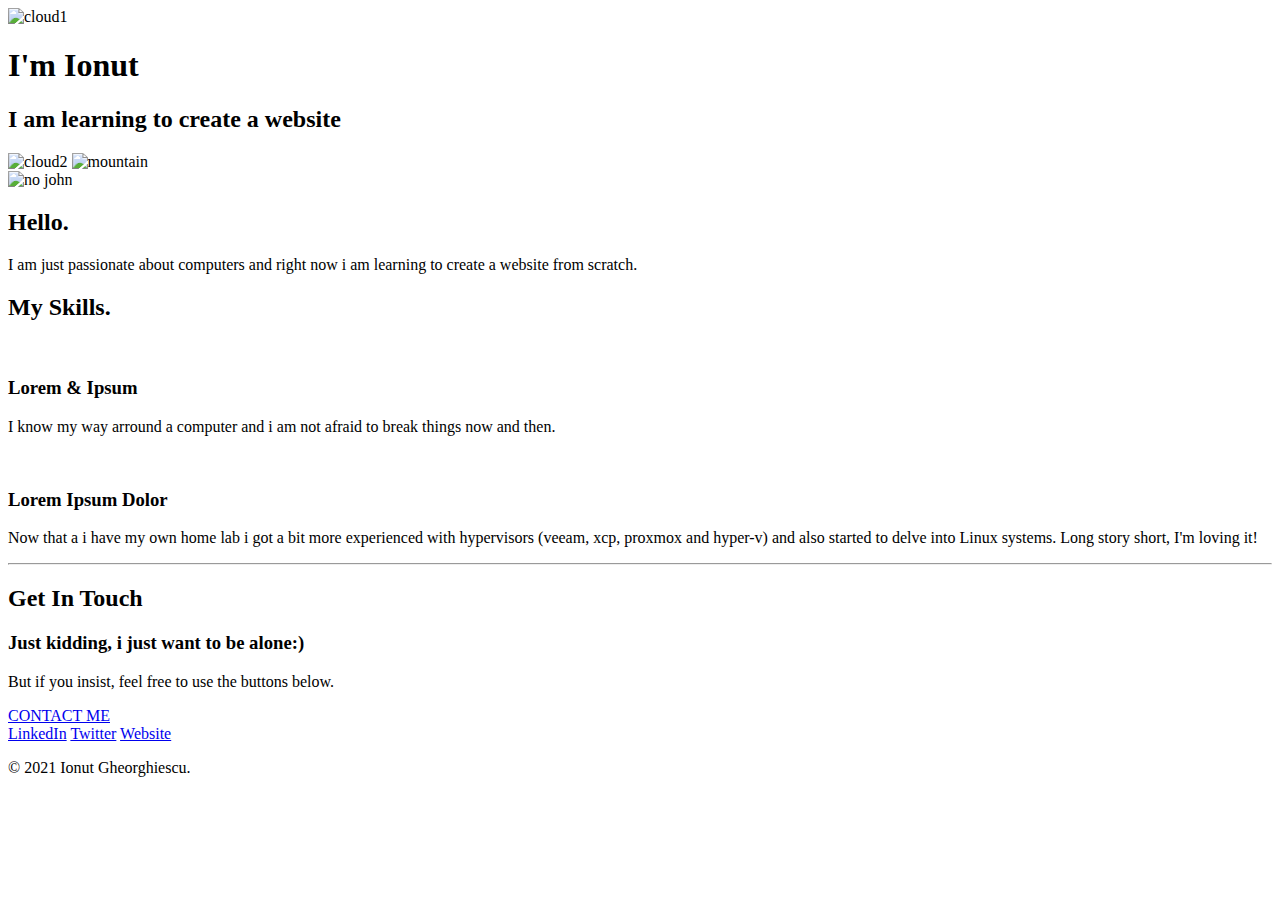
==== index.html @ 84e68199 "just a bit closer" ====
<!DOCTYPE html>
<html lang="en" dir="ltr">

<head>
  <meta charset="utf-8">
  <title>Ionut Gheorghiescu</title>
  <link rel="stylesheet" href="css/style.css">
  <link rel="icon" href="challenge2021.jpeg">
  <link href="<link rel=" preconnect" href="https://fonts.gstatic.com">
  <link href="https://fonts.googleapis.com/css2?family=Merriweather:wght@300&family=Montserrat:wght@100&family=Sacramento&display=swap" rel="stylesheet">
</head>

<body>
  <div class="top-container">
    <img class="cloud1" src="images/cloud.png" alt="cloud1" />
    <h1>I'm Ionut</h1>
    <h2>I am <span class="learning">learning</span> to create a website</h2>
    <img class="cloud2" src="images/cloud.png" alt="cloud2" />
    <img class="mountain" src="images/mountain.png" alt="mountain" />
  </div>

  <div class="middle-container">
    <div class="profile">
  <img class:"john" src="images/john.png" alt="no john">
  <h2>Hello.</h2>
  <p>I am just passionate about computers and right now i am learning to create a website from scratch.</p>
</div>

<div class="skills">
  <h2>My Skills.</h2>
  <div class="skill-row">
    <img class="chilly" src="images/chillies.png" alt="">
    <h3>Lorem & Ipsum</h3>
    <p>I know my way arround a computer and i am not afraid to break things now and then.</p>
  </div>
  <div class="skill-row">
    <img class="computer" src="images/computer.png" alt="">
    <h3>Lorem Ipsum Dolor</h3>
    <p class="loremclear">Now that a i have my own home lab i got a bit more experienced with hypervisors (veeam, xcp, proxmox and hyper-v) and also started to delve into Linux systems. Long story short, I'm loving it!</p>
  </div>
</div>
<hr>
<div class="contact-me">
  <h2>Get In Touch</h2>
  <h3>Just kidding, i just want to be alone:)</h3>
  <p>But if you insist, feel free to use the buttons below.</p>
  <a class="btn" href="mailto:testiculina@outlook.com">CONTACT ME</a>
</div>
</div>

  </div>

  <div class="bottom-container">
    <a class="footer-link" href="www.linkedin.com/in/ionut-alin-gheorghiescu-38304990/">LinkedIn</a>
    <a class="footer-link" href="https://twitter.com/">Twitter</a>
    <a class="footer-link" href="john.challenge202.club/">Website</a>
    <p class="registered">© 2021 Ionut Gheorghiescu.</p>

  </div>

</body>

</html>
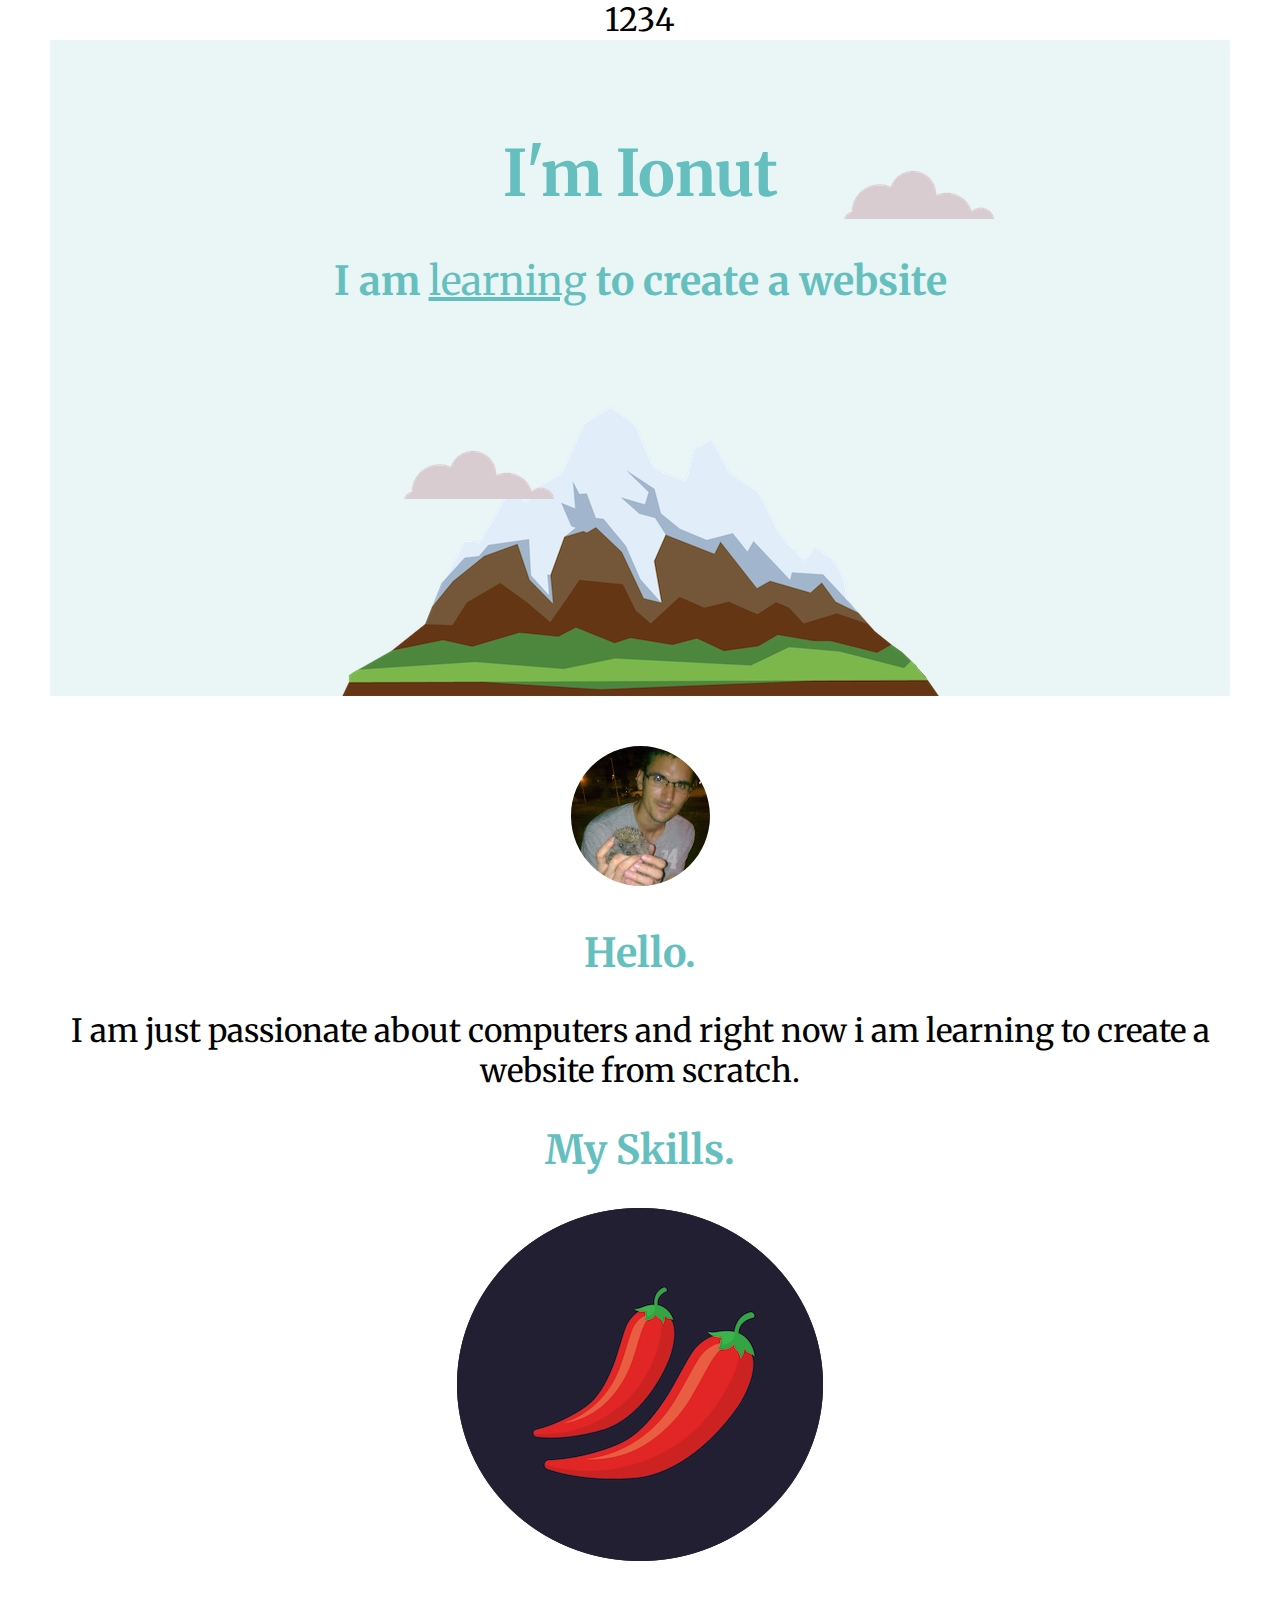
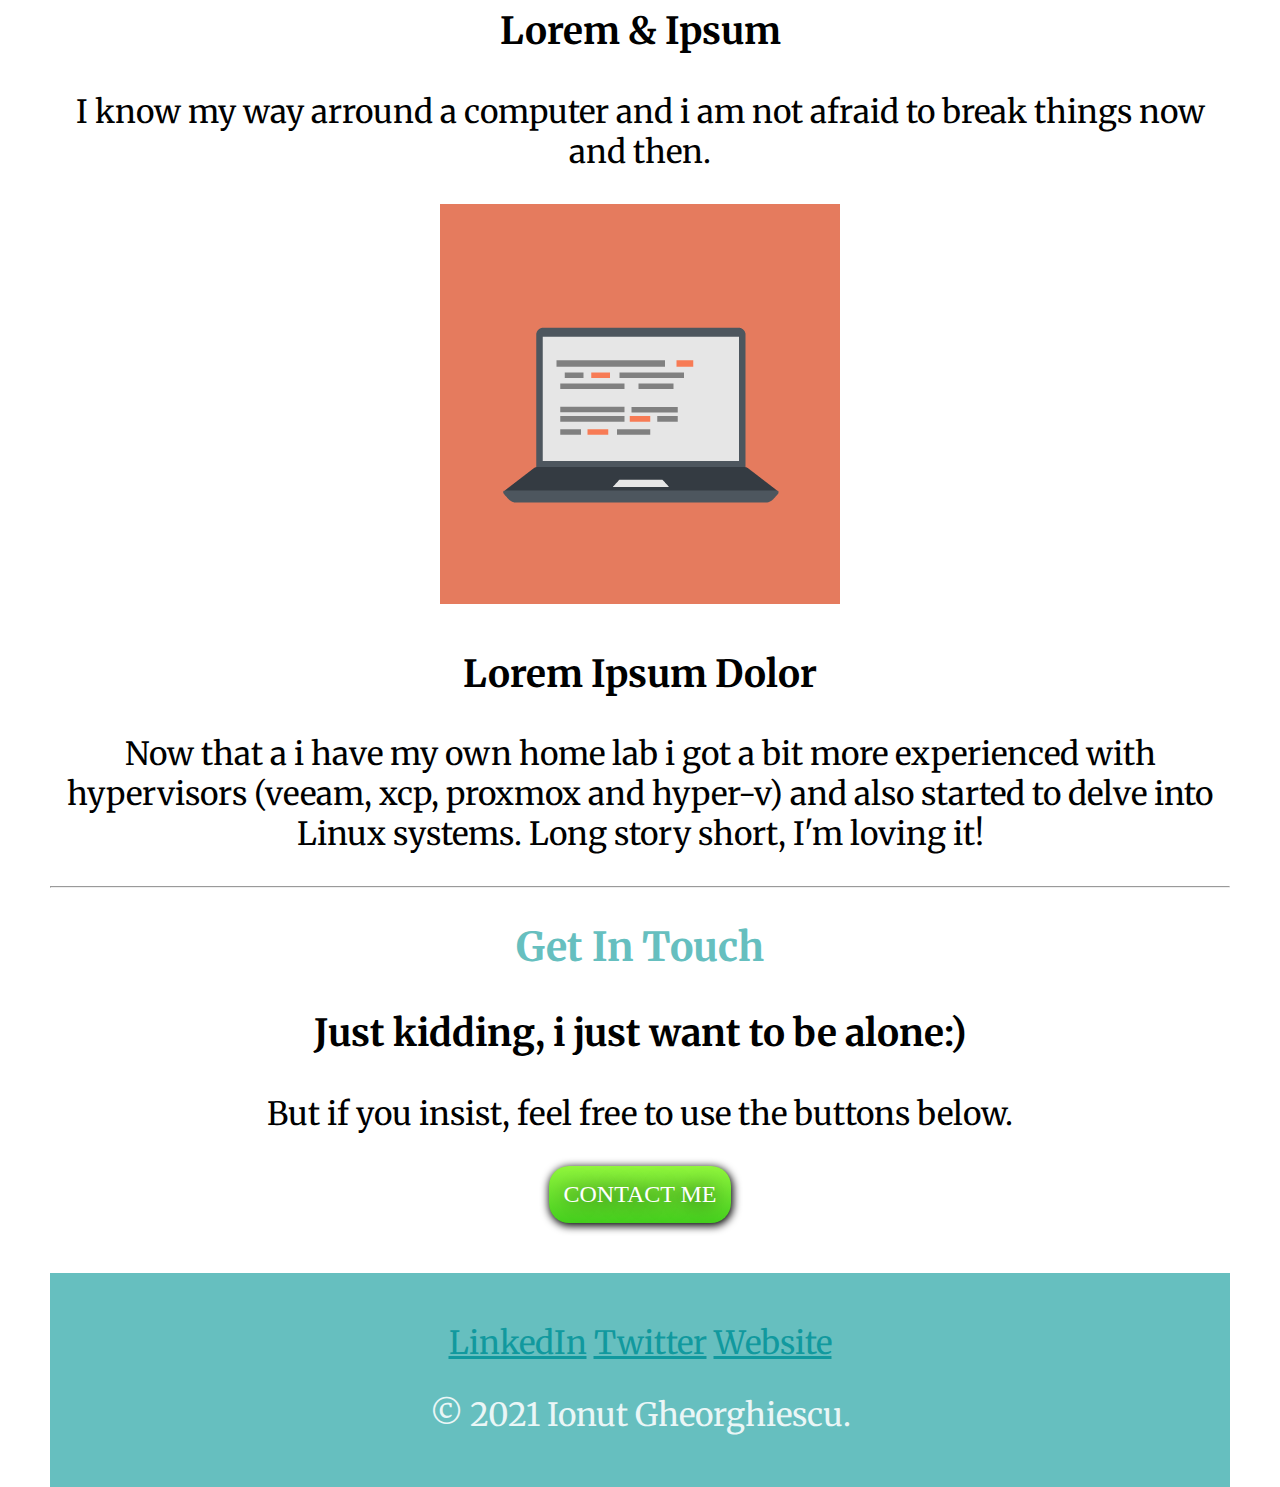
==== commit 0e1a8c1e: "still case issues" ====
--- a/index.html
+++ b/index.html
@@ -11,6 +11,7 @@
 </head>
 
 <body>
+  1234
   <div class="top-container">
     <img class="cloud1" src="images/cloud.png" alt="cloud1" />
     <h1>I'm Ionut</h1>
@@ -52,7 +53,7 @@
 
   <div class="bottom-container">
     <a class="footer-link" href="www.linkedin.com/in/ionut-alin-gheorghiescu-38304990/">LinkedIn</a>
-    <a class="footer-link" href="https://twitter.com/">Twitter</a>
+    <a class="footer-link" href="https://twitter.com/jhonu_d?s=09">Twitter</a>
     <a class="footer-link" href="john.challenge202.club/">Website</a>
     <p class="registered">© 2021 Ionut Gheorghiescu.</p>
 
--- a/css/style.css
+++ b/css/style.css
@@ -0,0 +1,108 @@
+body{
+  margin: 0;
+  text-align: center;
+  font-family: "Merriweather", serif;
+  font-size: 2em;
+  margin-left: 50px;
+  margin-right: 50px;
+}
+h1 {
+  font-family: "Sacramento" serif;
+  font-size: 4rem;
+  color: #66BFBF;
+}
+h2 {
+  font-size: 2.5rem;
+  color: #66BFBF;
+}
+.cloud1{
+  position:absolute;
+  right: 20%;
+  top: 20%;
+}
+.cloud2 {
+  position: absolute;
+  left: 30%;
+  bottom: 30%;
+}
+.mountain{
+  vertical-align: bottom;
+}
+
+.computer{
+  
+}
+
+.learning{
+  text-decoration: underline;
+  font-weight: normal;
+
+}
+
+.btn{
+  background: #91F63D;
+  background-image: -webkit-linear-gradient(top, #91F63D, #45D01E);
+  background-image: -moz-linear-gradient(top, #91F63D, #45D01E);
+  background-image: -ms-linear-gradient(top, #91F63D, #45D01E);
+  background-image: -o-linear-gradient(top, #91F63D, #45D01E);
+  background-image: -webkit-gradient(to bottom, #91F63D, #45D01E);
+  -webkit-border-radius: 20px;
+  -moz-border-radius: 20px;
+  border-radius: 20px;
+  color: #FFFFFF;
+  font-family: Georgia;
+  font-size: 1.5rem;
+  font-weight: 100;
+  padding: 15px;
+  -webkit-box-shadow: 1px 2px 9px 1px #000000;
+  -moz-box-shadow: 1px 2px 9px 1px #000000;
+  box-shadow: 1px 2px 9px 1px #000000;
+  text-shadow: 1px 1px 20px #000000;
+  text-decoration: none;
+  display: inline-block;
+  cursor: pointer;
+  text-align: center;
+}
+
+.btn:hover {
+  border: solid #337FED 1px;
+  background: #1E62D0;
+  background-image: -webkit-linear-gradient(top, #1E62D0, #3D94F6);
+  background-image: -moz-linear-gradient(top, #1E62D0, #3D94F6);
+  background-image: -ms-linear-gradient(top, #1E62D0, #3D94F6);
+  background-image: -o-linear-gradient(top, #1E62D0, #3D94F6);
+  background-image: -webkit-gradient(to bottom, #1E62D0, #3D94F6);
+  -webkit-border-radius: 20px;
+  -moz-border-radius: 20px;
+  border-radius: 20px;
+  text-decoration: none;
+}
+
+
+.registered{
+  color: #EAF6F6;
+}
+
+.footer-link{
+  color: #11999E;
+
+}
+
+.top-container{
+  background-color: #EAF6F6;
+  height: 25%;
+  position: relative;
+  padding-top: 50px;
+}
+
+.middle-container{
+position: relative;
+padding-top: 50px;
+padding-bottom: 50px;
+}
+
+.bottom-container{
+  background-color: #66BFBF;
+  padding-top: 50px;
+  padding-bottom: 20px;
+}
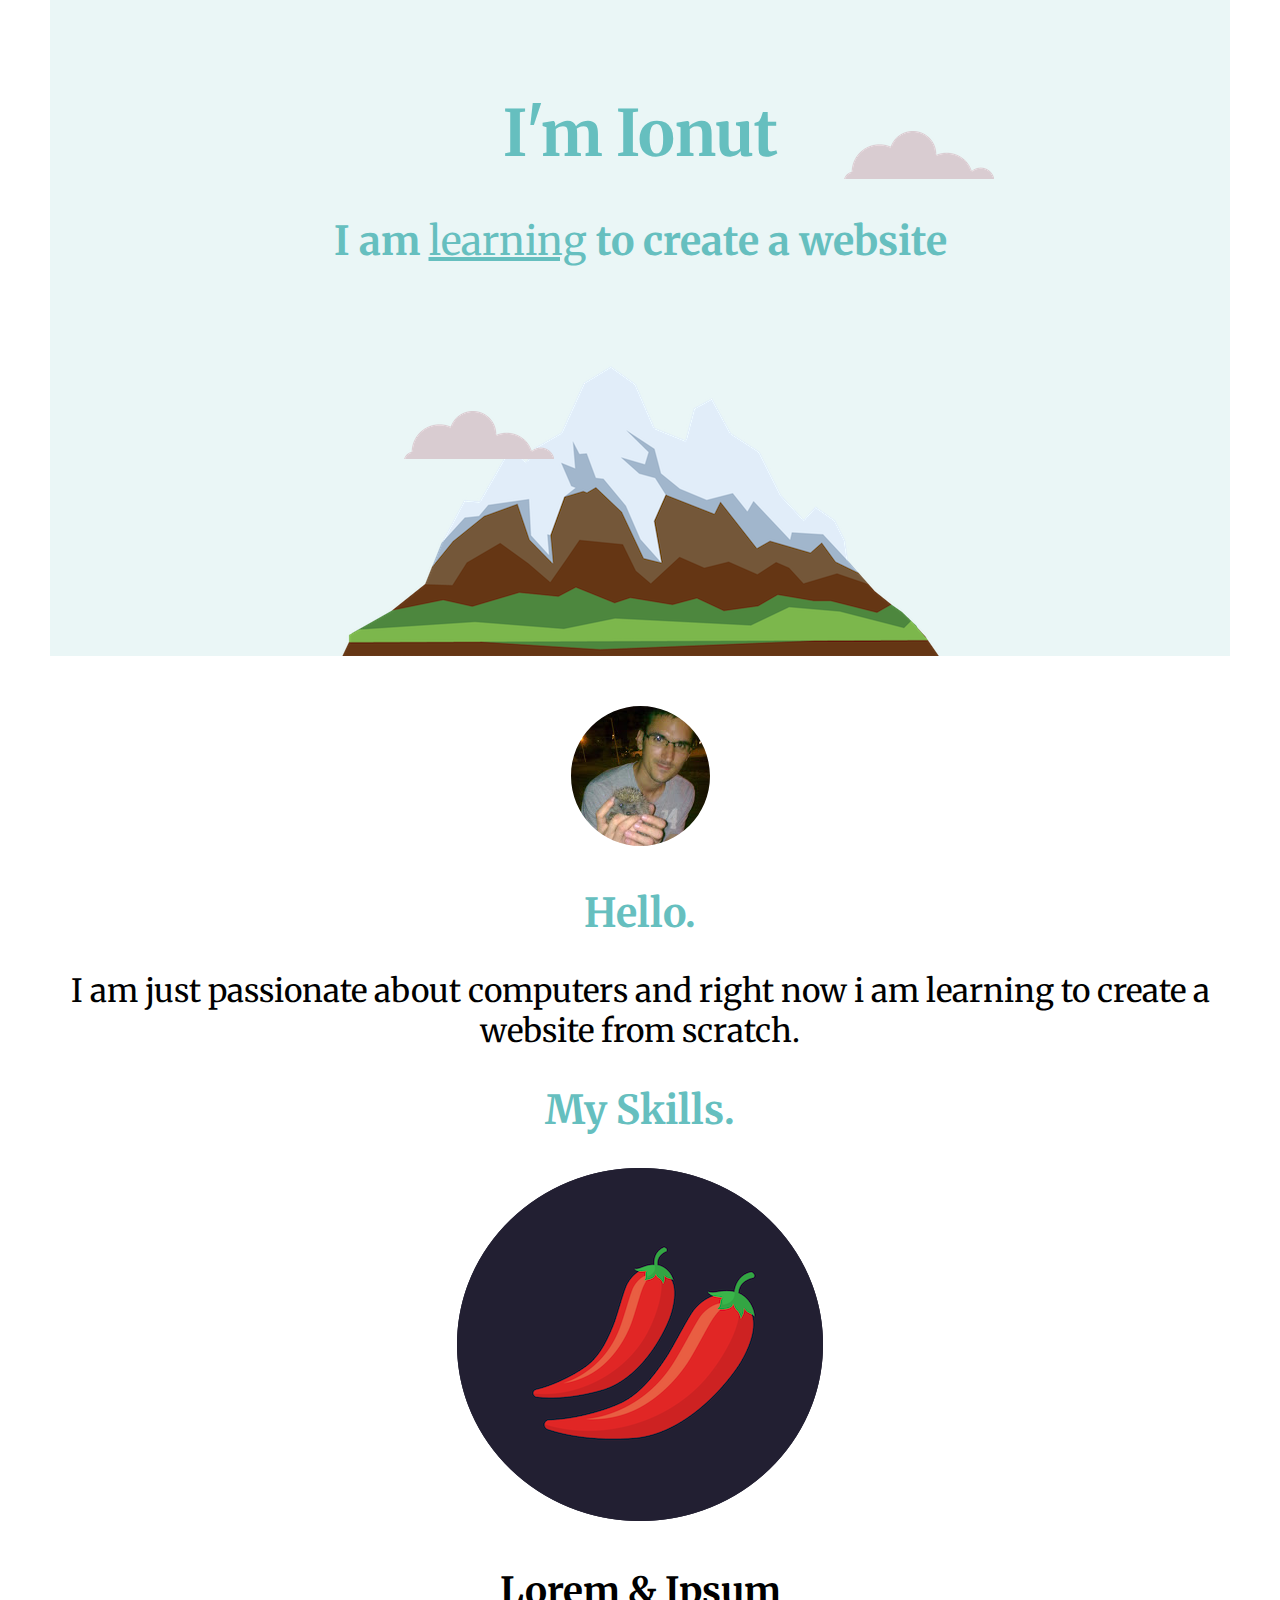
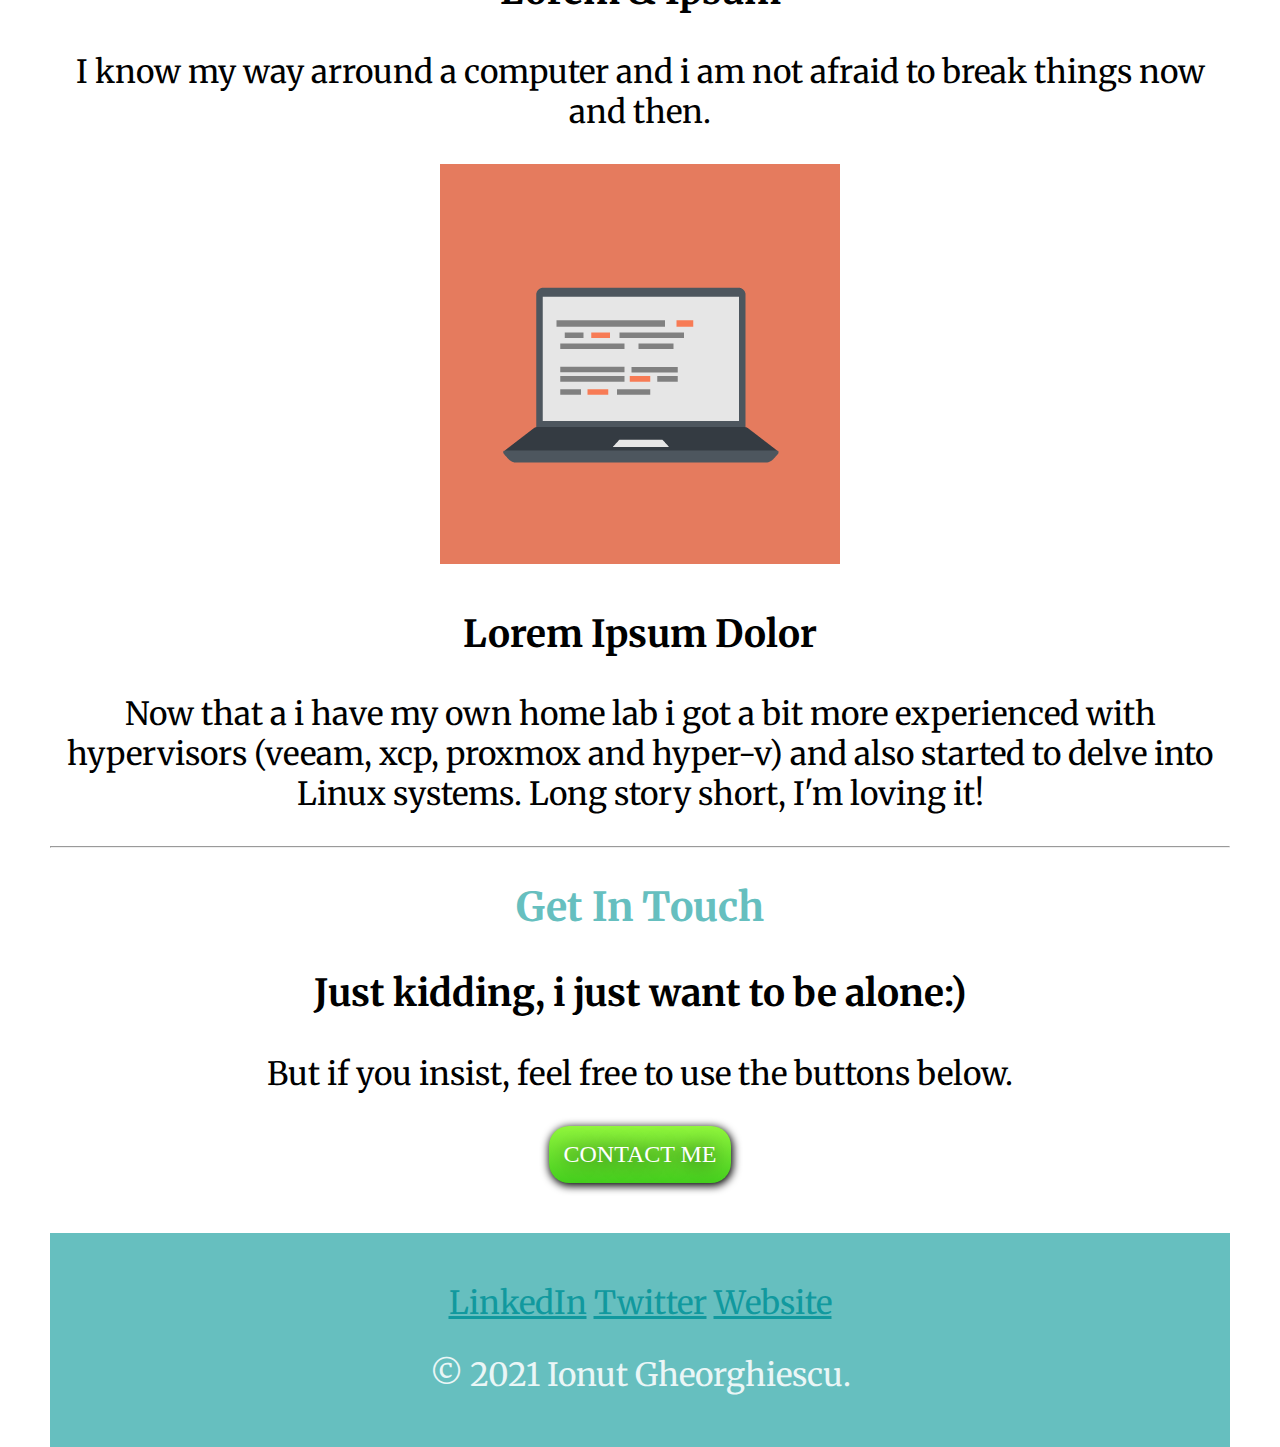
==== commit 08832e97: "contact url changes" ====
--- a/index.html
+++ b/index.html
@@ -11,7 +11,6 @@
 </head>
 
 <body>
-  1234
   <div class="top-container">
     <img class="cloud1" src="images/cloud.png" alt="cloud1" />
     <h1>I'm Ionut</h1>
@@ -52,9 +51,9 @@
   </div>
 
   <div class="bottom-container">
-    <a class="footer-link" href="www.linkedin.com/in/ionut-alin-gheorghiescu-38304990/">LinkedIn</a>
+    <a class="footer-link" href="https://linkedin.com/in/ionut-alin-gheorghiescu-38304990">LinkedIn</a>
     <a class="footer-link" href="https://twitter.com/jhonu_d?s=09">Twitter</a>
-    <a class="footer-link" href="john.challenge202.club/">Website</a>
+    <a class="footer-link" href="https://john.challenge202.club/">Website</a>
     <p class="registered">© 2021 Ionut Gheorghiescu.</p>
 
   </div>
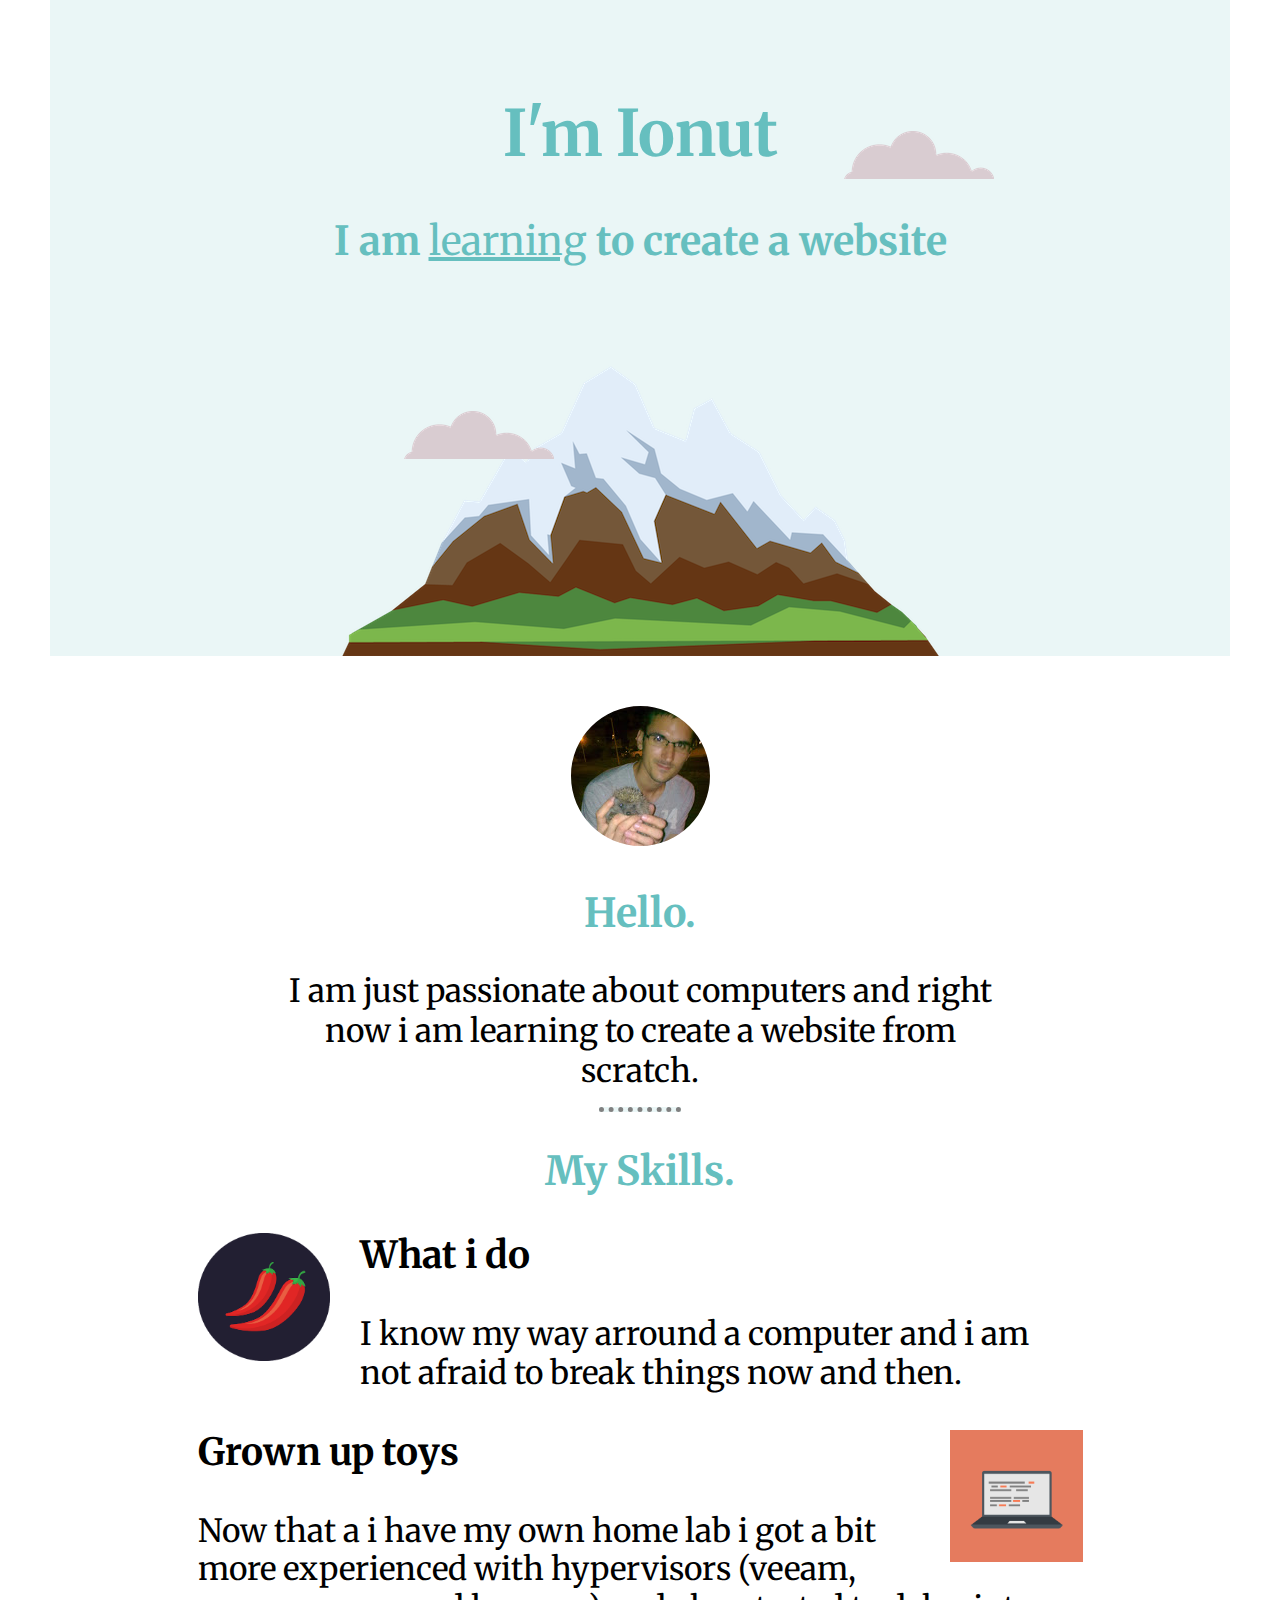
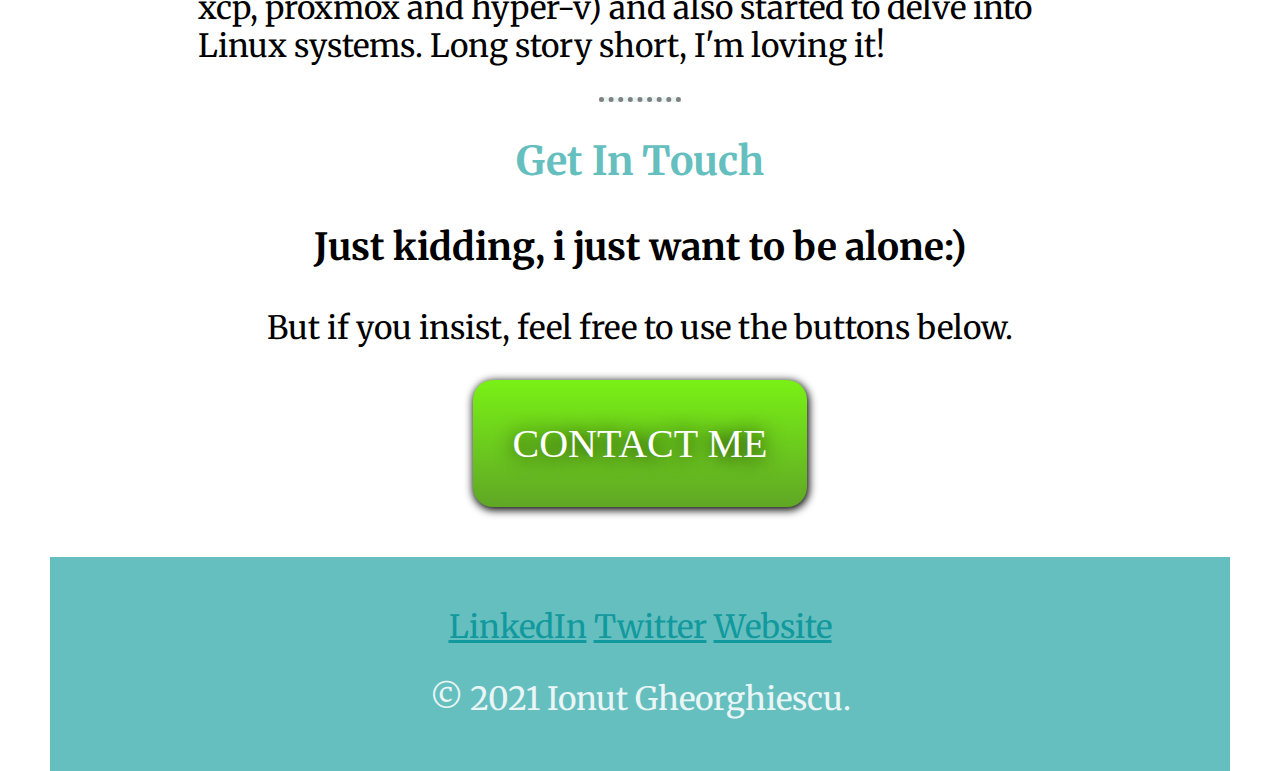
==== commit 0d130955: "still working" ====
--- a/index.html
+++ b/index.html
@@ -23,19 +23,19 @@
     <div class="profile">
   <img class:"john" src="images/john.png" alt="no john">
   <h2>Hello.</h2>
-  <p>I am just passionate about computers and right now i am learning to create a website from scratch.</p>
+  <p class="about-me">I am just passionate about computers and right now i am learning to create a website from scratch.</p>
 </div>
-
+<hr />
 <div class="skills">
   <h2>My Skills.</h2>
   <div class="skill-row">
     <img class="chilly" src="images/chillies.png" alt="">
-    <h3>Lorem & Ipsum</h3>
+    <h3>What i do</h3>
     <p>I know my way arround a computer and i am not afraid to break things now and then.</p>
   </div>
   <div class="skill-row">
     <img class="computer" src="images/computer.png" alt="">
-    <h3>Lorem Ipsum Dolor</h3>
+    <h3>Grown up toys</h3>
     <p class="loremclear">Now that a i have my own home lab i got a bit more experienced with hypervisors (veeam, xcp, proxmox and hyper-v) and also started to delve into Linux systems. Long story short, I'm loving it!</p>
   </div>
 </div>
--- a/css/style.css
+++ b/css/style.css
@@ -15,6 +15,13 @@
   font-size: 2.5rem;
   color: #66BFBF;
 }
+
+hr{
+  background-color: #EAF6F6;
+  border-style: dotted none none none;
+  width: 7%;
+  border-width: 5px;
+}
 .cloud1{
   position:absolute;
   right: 20%;
@@ -29,31 +36,53 @@
   vertical-align: bottom;
 }
 
+.chilly{
+  width: 15%;
+  margin: auto;
+  margin-right: 30px;
+  float: left;
+}
+
 .computer{
-  
+  width: 15%;
+  margin: auto;
+  margin-left: 30px;
+  float: right;
 }
 
 .learning{
   text-decoration: underline;
   font-weight: normal;
+}
 
+.about-me{
+  text-align: center;
+  width: 60%;
+  margin: auto;
+}
+
+.skill-row{
+  width: 75%;
+  margin: auto;
+  text-align: left;
+  line-height: 1.2;
 }
 
 .btn{
-  background: #91F63D;
-  background-image: -webkit-linear-gradient(top, #91F63D, #45D01E);
-  background-image: -moz-linear-gradient(top, #91F63D, #45D01E);
-  background-image: -ms-linear-gradient(top, #91F63D, #45D01E);
-  background-image: -o-linear-gradient(top, #91F63D, #45D01E);
-  background-image: -webkit-gradient(to bottom, #91F63D, #45D01E);
+  background: #79F115;
+  background-image: -webkit-linear-gradient(top, #79F115, #60A725);
+  background-image: -moz-linear-gradient(top, #79F115, #60A725);
+  background-image: -ms-linear-gradient(top, #79F115, #60A725);
+  background-image: -o-linear-gradient(top, #79F115, #60A725);
+  background-image: -webkit-gradient(to bottom, #79F115, #60A725);
   -webkit-border-radius: 20px;
   -moz-border-radius: 20px;
   border-radius: 20px;
   color: #FFFFFF;
   font-family: Georgia;
-  font-size: 1.5rem;
+  font-size: 40px;
   font-weight: 100;
-  padding: 15px;
+  padding: 40px;
   -webkit-box-shadow: 1px 2px 9px 1px #000000;
   -moz-box-shadow: 1px 2px 9px 1px #000000;
   box-shadow: 1px 2px 9px 1px #000000;
@@ -65,13 +94,13 @@
 }
 
 .btn:hover {
-  border: solid #337FED 1px;
-  background: #1E62D0;
-  background-image: -webkit-linear-gradient(top, #1E62D0, #3D94F6);
-  background-image: -moz-linear-gradient(top, #1E62D0, #3D94F6);
-  background-image: -ms-linear-gradient(top, #1E62D0, #3D94F6);
-  background-image: -o-linear-gradient(top, #1E62D0, #3D94F6);
-  background-image: -webkit-gradient(to bottom, #1E62D0, #3D94F6);
+  border: solid #91F63D 1px;
+  background: #91E24C;
+  background-image: -webkit-linear-gradient(top, #91E24C, #76CC18);
+  background-image: -moz-linear-gradient(top, #91E24C, #76CC18);
+  background-image: -ms-linear-gradient(top, #91E24C, #76CC18);
+  background-image: -o-linear-gradient(top, #91E24C, #76CC18);
+  background-image: -webkit-gradient(to bottom, #91E24C, #76CC18);
   -webkit-border-radius: 20px;
   -moz-border-radius: 20px;
   border-radius: 20px;
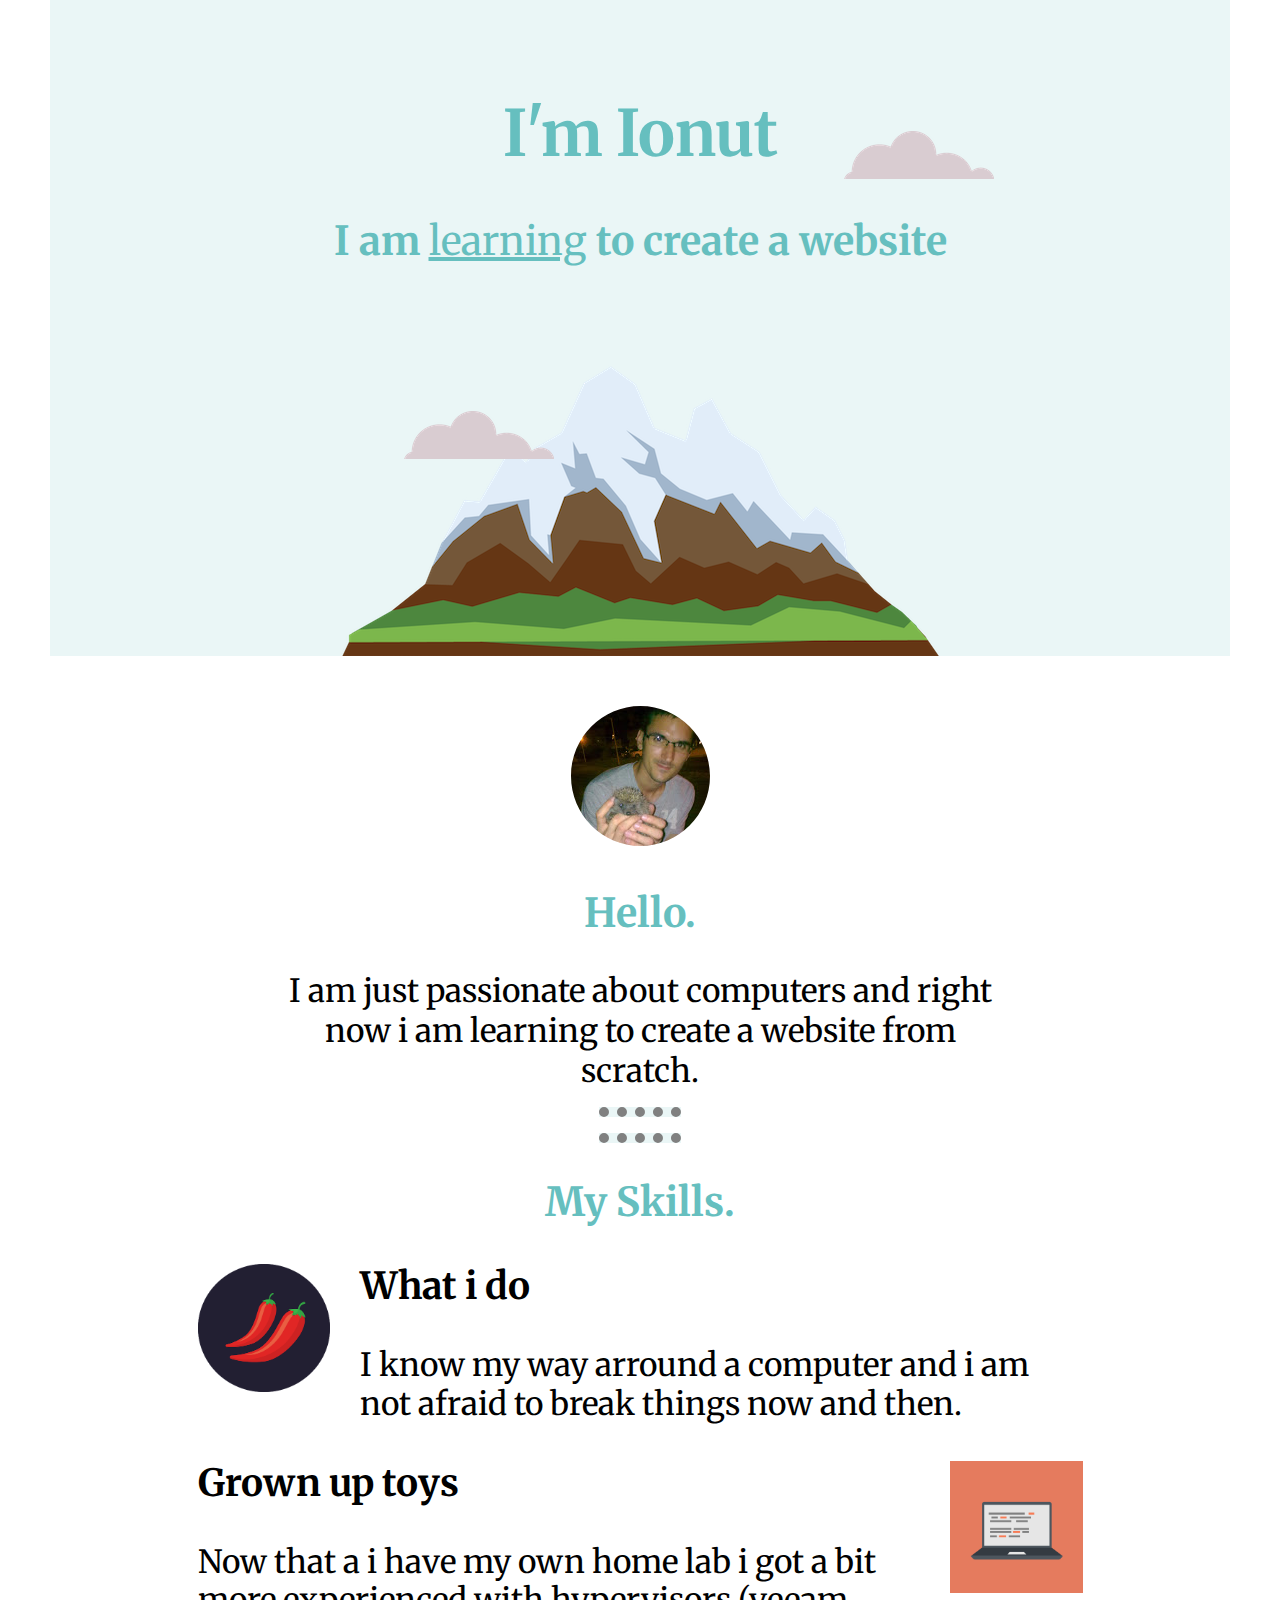
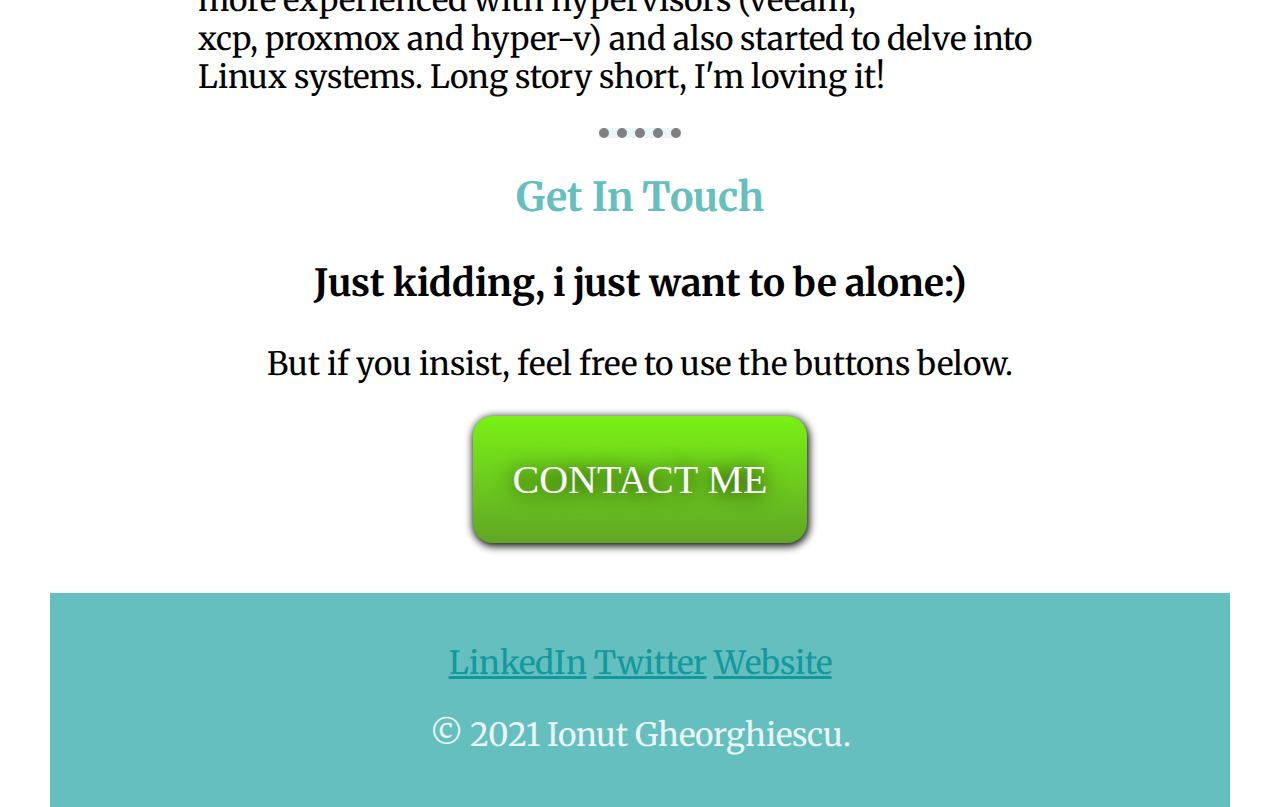
==== commit 395e68dc: "crash test" ====
--- a/index.html
+++ b/index.html
@@ -25,6 +25,7 @@
   <h2>Hello.</h2>
   <p class="about-me">I am just passionate about computers and right now i am learning to create a website from scratch.</p>
 </div>
+<hr />
 <hr />
 <div class="skills">
   <h2>My Skills.</h2>
--- a/css/style.css
+++ b/css/style.css
@@ -20,7 +20,7 @@
   background-color: #EAF6F6;
   border-style: dotted none none none;
   width: 7%;
-  border-width: 5px;
+  border-width: 10px;
 }
 .cloud1{
   position:absolute;
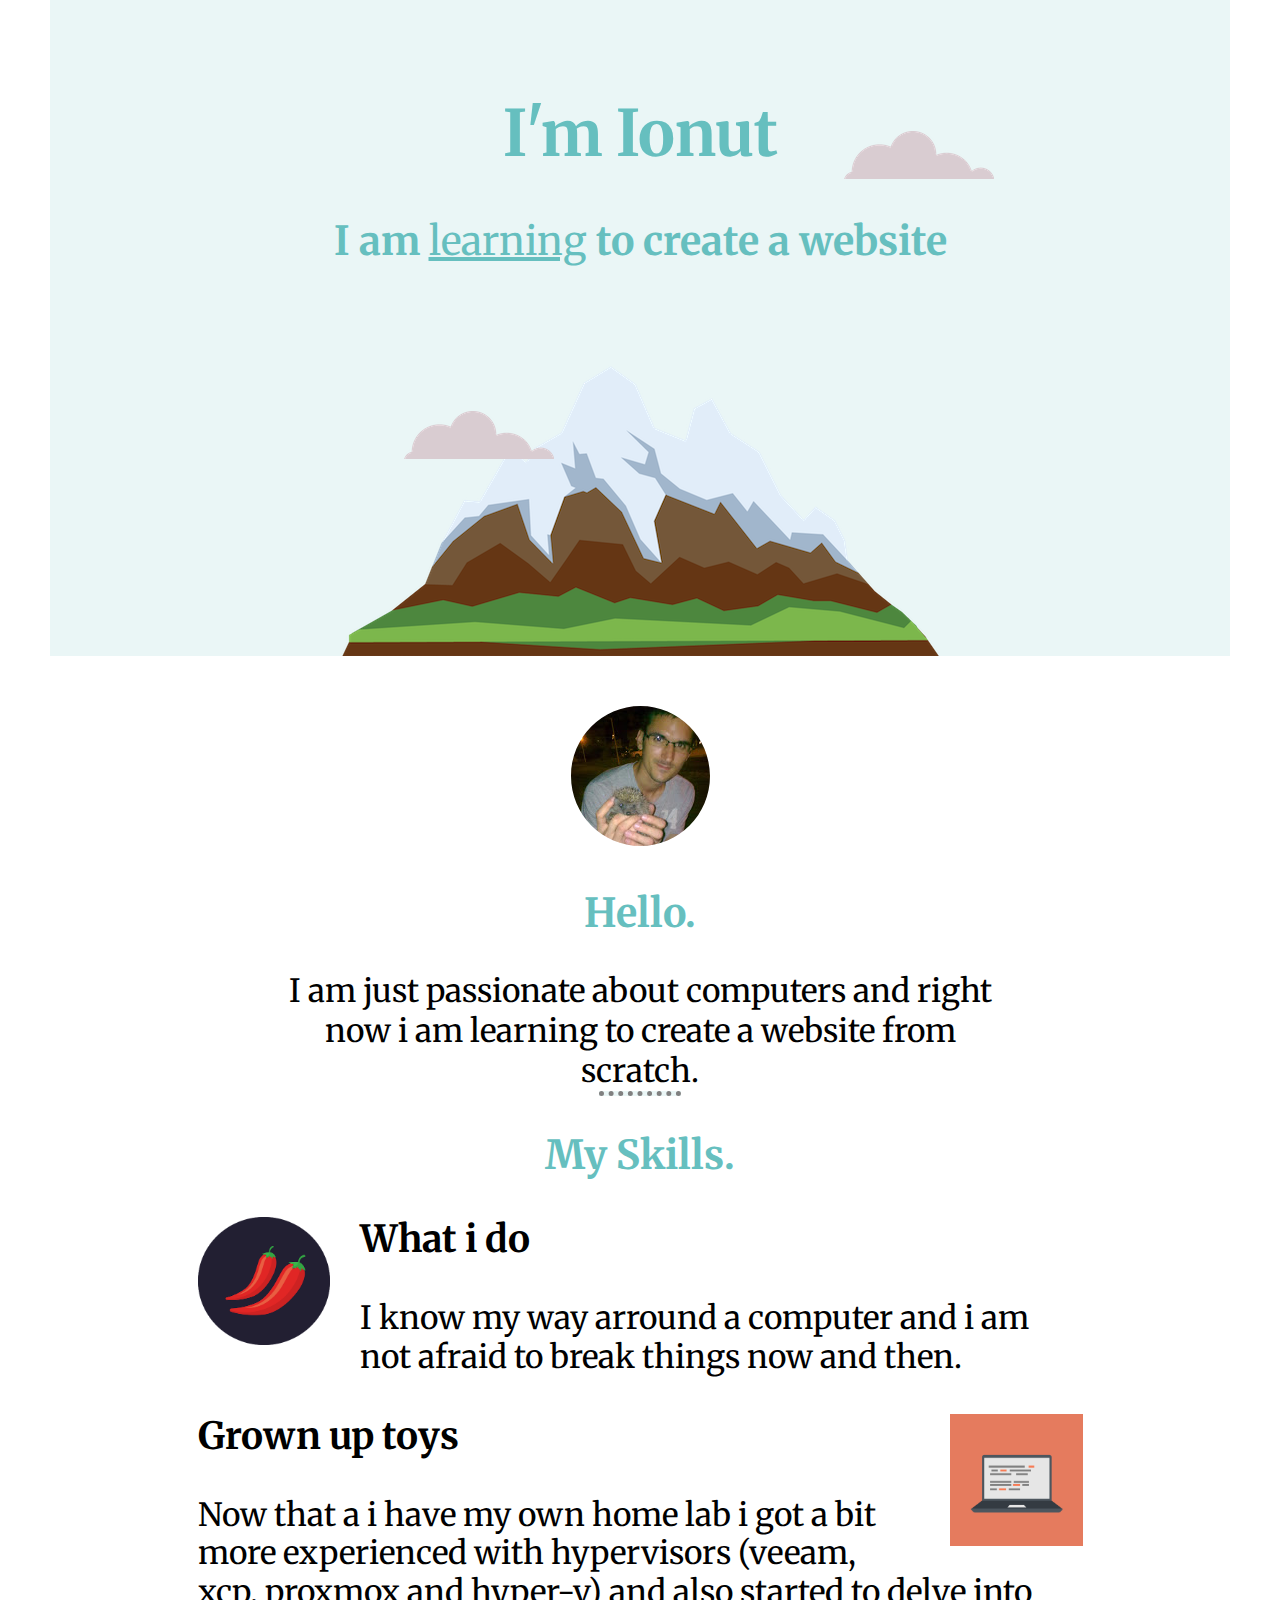
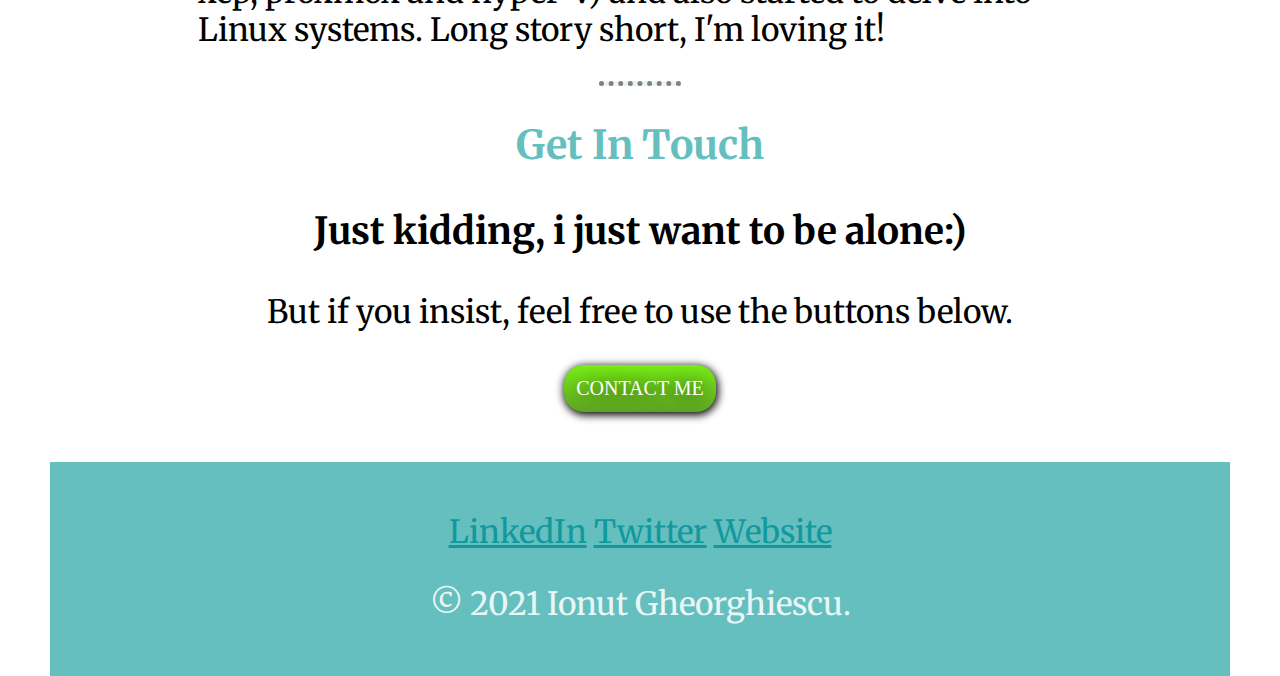
==== commit cac27b24: "closer" ====
--- a/index.html
+++ b/index.html
@@ -26,7 +26,6 @@
   <p class="about-me">I am just passionate about computers and right now i am learning to create a website from scratch.</p>
 </div>
 <hr />
-<hr />
 <div class="skills">
   <h2>My Skills.</h2>
   <div class="skill-row">
@@ -40,12 +39,14 @@
     <p class="loremclear">Now that a i have my own home lab i got a bit more experienced with hypervisors (veeam, xcp, proxmox and hyper-v) and also started to delve into Linux systems. Long story short, I'm loving it!</p>
   </div>
 </div>
-<hr>
+
+<hr />
+
 <div class="contact-me">
   <h2>Get In Touch</h2>
   <h3>Just kidding, i just want to be alone:)</h3>
   <p>But if you insist, feel free to use the buttons below.</p>
-  <a class="btn" href="mailto:testiculina@outlook.com">CONTACT ME</a>
+  <a class="BUTTON_BFD" href="mailto:testiculina@outlook.com">CONTACT ME</a>
 </div>
 </div>
 
--- a/css/style.css
+++ b/css/style.css
@@ -20,7 +20,8 @@
   background-color: #EAF6F6;
   border-style: dotted none none none;
   width: 7%;
-  border-width: 10px;
+  border-width: 5px;
+  margin: auto;
 }
 .cloud1{
   position:absolute;
@@ -68,43 +69,43 @@
   line-height: 1.2;
 }
 
-.btn{
-  background: #79F115;
-  background-image: -webkit-linear-gradient(top, #79F115, #60A725);
-  background-image: -moz-linear-gradient(top, #79F115, #60A725);
-  background-image: -ms-linear-gradient(top, #79F115, #60A725);
-  background-image: -o-linear-gradient(top, #79F115, #60A725);
-  background-image: -webkit-gradient(to bottom, #79F115, #60A725);
-  -webkit-border-radius: 20px;
-  -moz-border-radius: 20px;
-  border-radius: 20px;
-  color: #FFFFFF;
-  font-family: Georgia;
-  font-size: 40px;
-  font-weight: 100;
-  padding: 40px;
-  -webkit-box-shadow: 1px 2px 9px 1px #000000;
-  -moz-box-shadow: 1px 2px 9px 1px #000000;
-  box-shadow: 1px 2px 9px 1px #000000;
-  text-shadow: 1px 1px 20px #000000;
-  text-decoration: none;
-  display: inline-block;
-  cursor: pointer;
-  text-align: center;
+.BUTTON_BFD {
+   background: #79F115;
+   background-image: -webkit-linear-gradient(top, #79F115, #60A725);
+   background-image: -moz-linear-gradient(top, #79F115, #60A725);
+   background-image: -ms-linear-gradient(top, #79F115, #60A725);
+   background-image: -o-linear-gradient(top, #79F115, #60A725);
+   background-image: -webkit-gradient(to bottom, #79F115, #60A725);
+   -webkit-border-radius: 20px;
+   -moz-border-radius: 20px;
+   border-radius: 20px;
+   color: #FFFFFF;
+   font-family: Georgia;
+   font-size: 20px;
+   font-weight: 100;
+   padding: 12px;
+   -webkit-box-shadow: 1px 2px 9px 1px #000000;
+   -moz-box-shadow: 1px 2px 9px 1px #000000;
+   box-shadow: 1px 2px 9px 1px #000000;
+   text-shadow: 1px 1px 20px #000000;
+   text-decoration: none;
+   display: inline-block;
+   cursor: pointer;
+   text-align: center;
 }
 
-.btn:hover {
-  border: solid #91F63D 1px;
-  background: #91E24C;
-  background-image: -webkit-linear-gradient(top, #91E24C, #76CC18);
-  background-image: -moz-linear-gradient(top, #91E24C, #76CC18);
-  background-image: -ms-linear-gradient(top, #91E24C, #76CC18);
-  background-image: -o-linear-gradient(top, #91E24C, #76CC18);
-  background-image: -webkit-gradient(to bottom, #91E24C, #76CC18);
-  -webkit-border-radius: 20px;
-  -moz-border-radius: 20px;
-  border-radius: 20px;
-  text-decoration: none;
+.BUTTON_BFD:hover {
+   border: solid #91F63D 1px;
+   background: #91E24C;
+   background-image: -webkit-linear-gradient(top, #91E24C, #76CC18);
+   background-image: -moz-linear-gradient(top, #91E24C, #76CC18);
+   background-image: -ms-linear-gradient(top, #91E24C, #76CC18);
+   background-image: -o-linear-gradient(top, #91E24C, #76CC18);
+   background-image: -webkit-gradient(to bottom, #91E24C, #76CC18);
+   -webkit-border-radius: 20px;
+   -moz-border-radius: 20px;
+   border-radius: 20px;
+   text-decoration: none;
 }
 
 
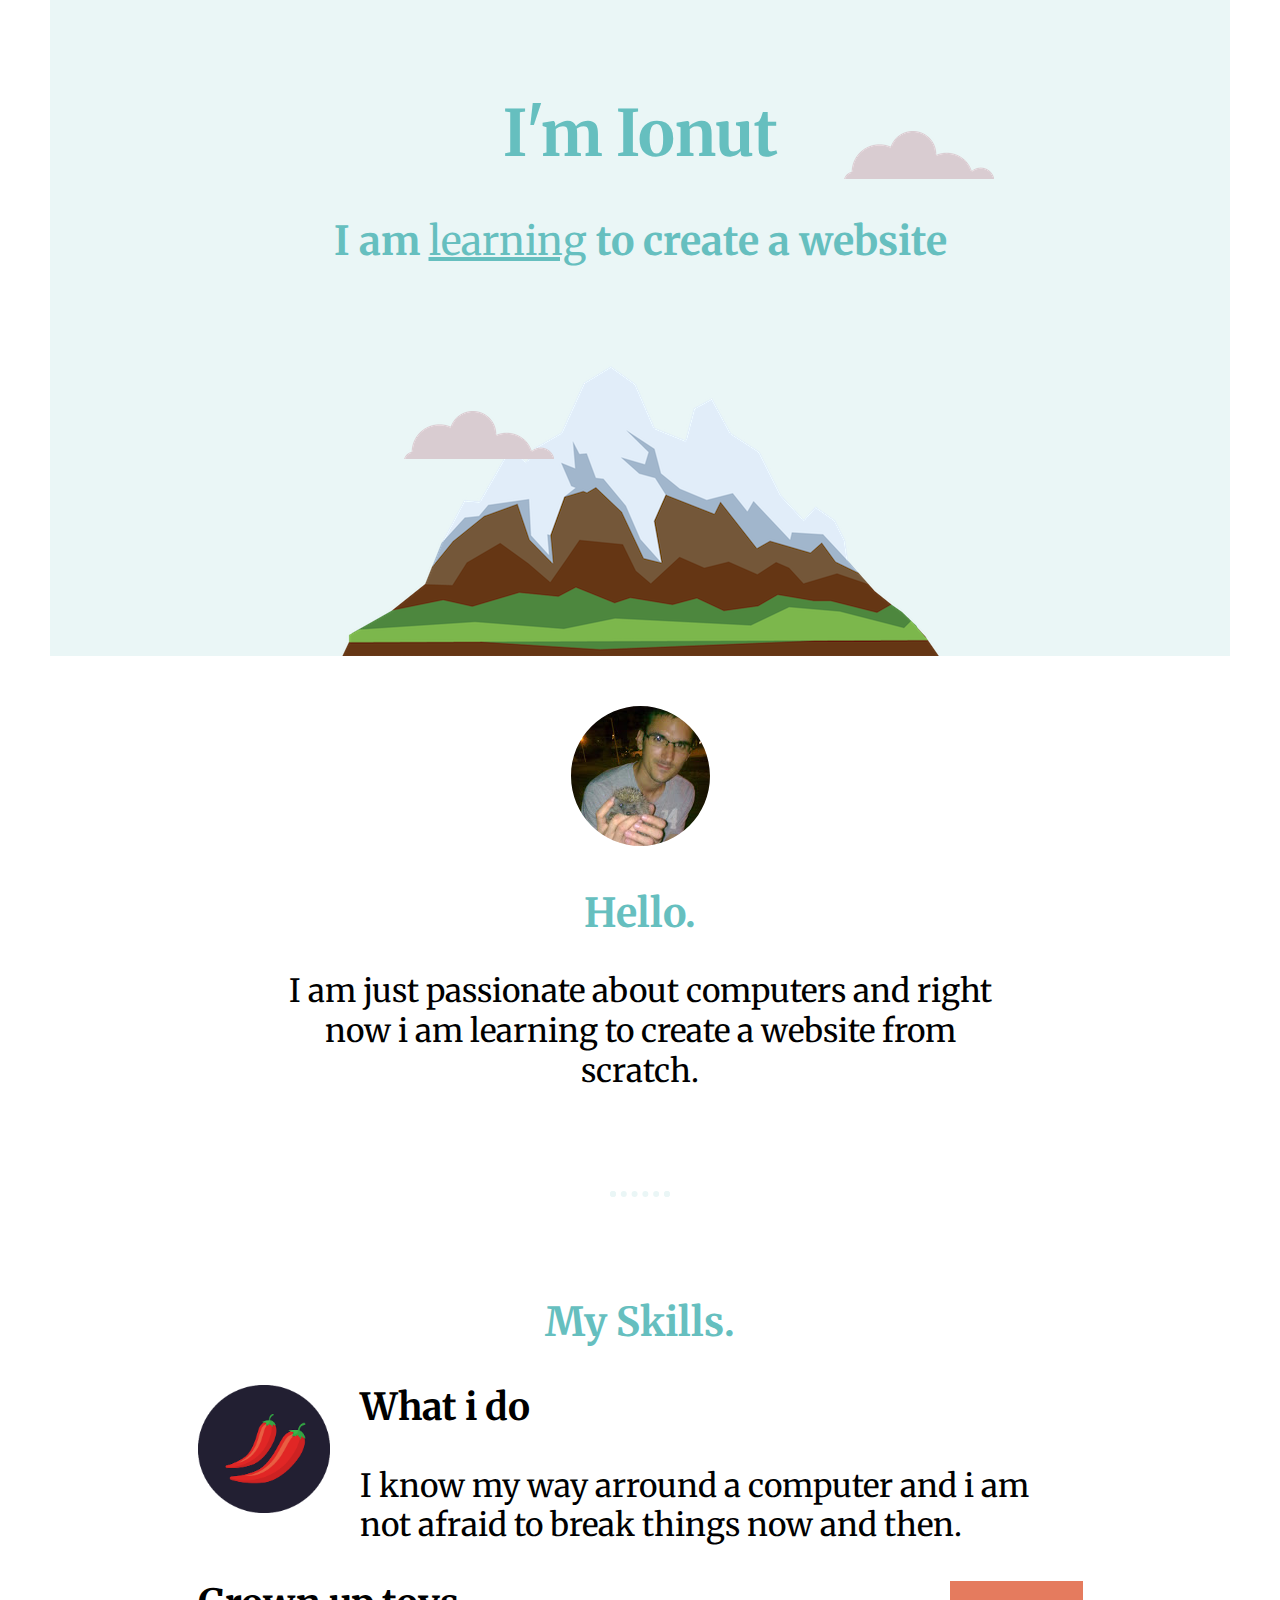
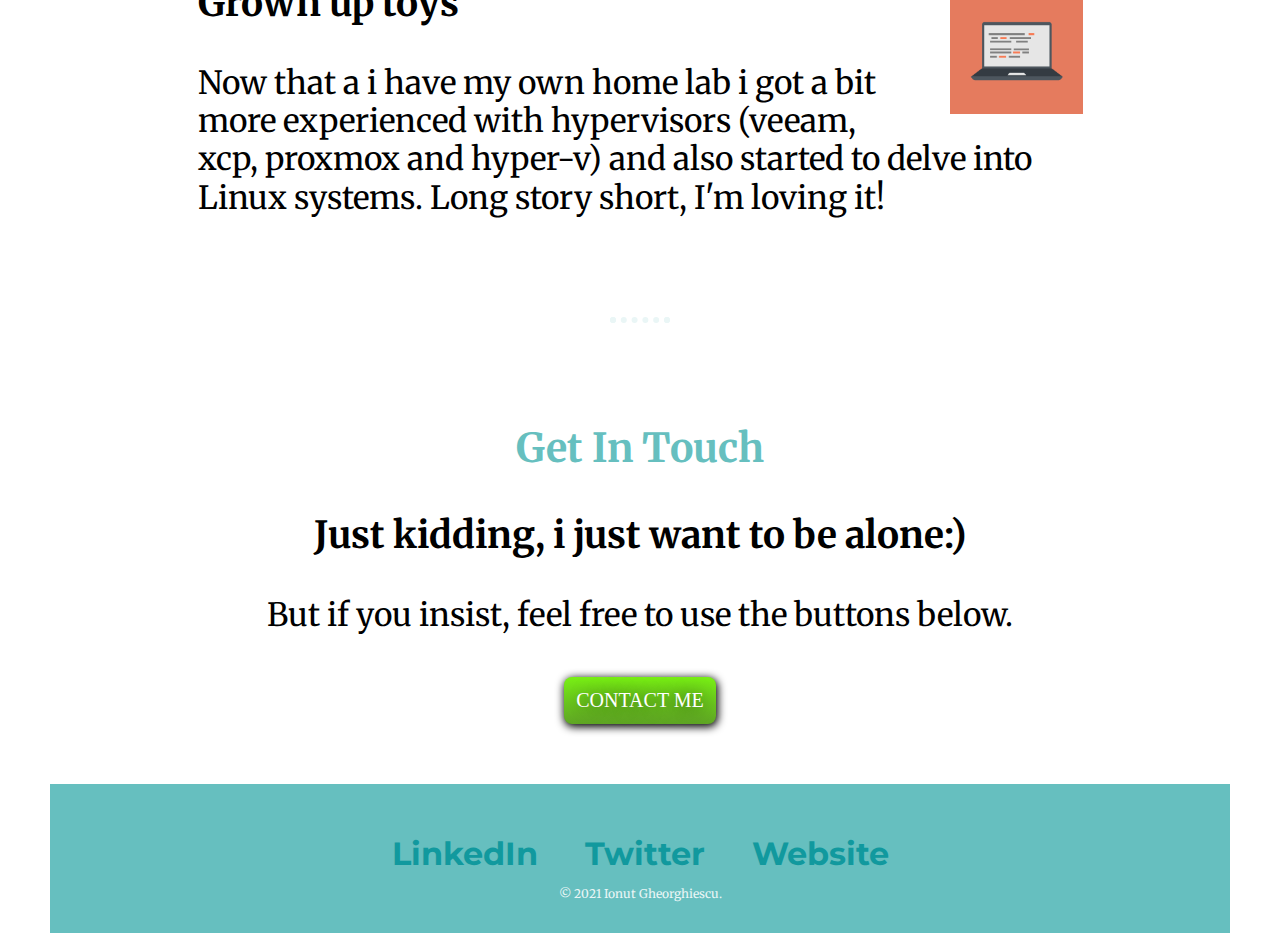
==== commit b850a476: "a bit of bootstrap" ====
--- a/index.html
+++ b/index.html
@@ -55,7 +55,7 @@
   <div class="bottom-container">
     <a class="footer-link" href="https://linkedin.com/in/ionut-alin-gheorghiescu-38304990">LinkedIn</a>
     <a class="footer-link" href="https://twitter.com/jhonu_d?s=09">Twitter</a>
-    <a class="footer-link" href="https://john.challenge202.club/">Website</a>
+    <a class="footer-link" href="bootstrap-installation/index.html">Website</a>
     <p class="registered">© 2021 Ionut Gheorghiescu.</p>
 
   </div>
--- a/css/style.css
+++ b/css/style.css
@@ -15,13 +15,22 @@
   font-size: 2.5rem;
   color: #66BFBF;
 }
+a{
+  color: #1199e;
+  font-family: "Montserrat", sans-serif;
+  margin: 10px 20px;
+  text-decoration: none;
+  font-weight: bold;
+}
 
+a:hover{
+  color: #eaf6f6;
+}
 hr{
-  background-color: #EAF6F6;
-  border-style: dotted none none none;
-  width: 7%;
-  border-width: 5px;
-  margin: auto;
+  border: dotted #EAF6F6 6px;
+  border-bottom: none;
+  width: 4%;
+  margin: 100px auto;
 }
 .cloud1{
   position:absolute;
@@ -78,7 +87,7 @@
    background-image: -webkit-gradient(to bottom, #79F115, #60A725);
    -webkit-border-radius: 20px;
    -moz-border-radius: 20px;
-   border-radius: 20px;
+   border-radius: 8px;
    color: #FFFFFF;
    font-family: Georgia;
    font-size: 20px;
@@ -104,13 +113,15 @@
    background-image: -webkit-gradient(to bottom, #91E24C, #76CC18);
    -webkit-border-radius: 20px;
    -moz-border-radius: 20px;
-   border-radius: 20px;
+   border-radius: 8px;
    text-decoration: none;
 }
 
 
 .registered{
   color: #EAF6F6;
+  font-size: 0.75rem;
+  padding: 20 0;
 }
 
 .footer-link{
